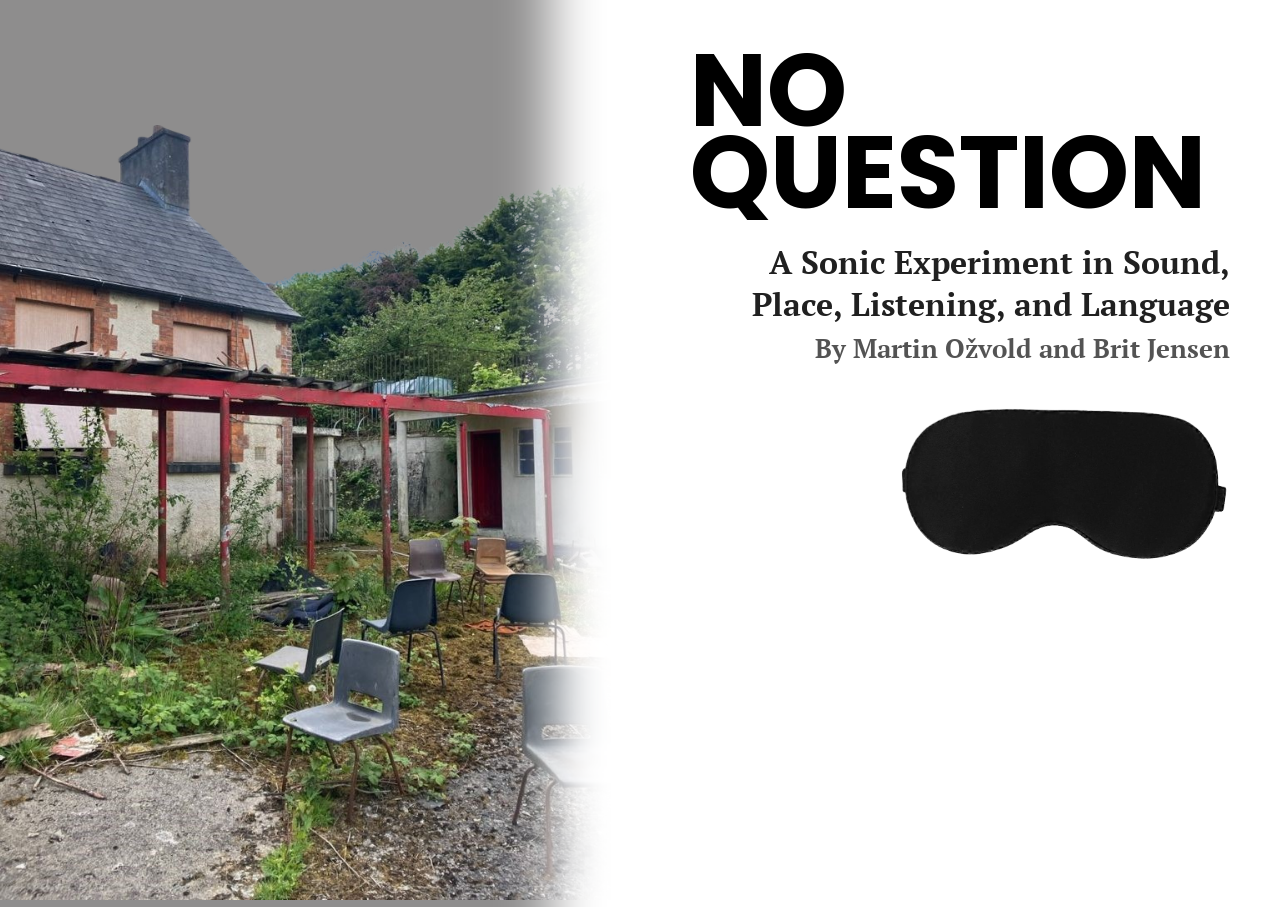
==== index.html @ 9dc8f594 "Add files via upload" ====
<!DOCTYPE html>
<html lang="en">
<head>
    <meta charset="UTF-8">
    <meta name="viewport" content="width=device-width, initial-scale=1.0">
    <link  rel="stylesheet" href="index.css"/>
    <link href="https://fonts.googleapis.com/css2?family=Poppins:ital,wght@0,100;0,200;0,300;0,400;0,500;0,600;0,700;0,800;0,900;1,100;1,200;1,300;1,400;1,500;1,600;1,700;1,800;1,900&display=swap" rel="stylesheet">
    <link href="https://fonts.googleapis.com/css2?family=PT+Serif:ital,wght@0,400;0,700;1,400;1,700&display=swap" rel="stylesheet">
    <title>N O &nbsp;&nbsp; Q U E S T I O N</title>
</head>
<body>
    
    <div id="left-half">
        <img src="dvorek-removebg.png" id="main-img">
    </div>






    <div id="right-half">

        <h1>NO QUESTION</h1>
        <h3>A Sonic Experiment in Sound, Place, Listening, and Language<br><span id="smaller-focus">By Martin Ožvold and Brit Jensen</span></h3>

        <div id="blindfold-menu">
            <img src="blindfold.png" id="blindfold-img">
            <a id="realisations-link" class="page-link" href="realisations.html">REALISATIONS</a>
            <a id="about-link" class="page-link" href="about.html">ABOUT</a>
            <a id="contact-link" class="page-link" href="contact.html">CONTACT</a>
        </div>
    </div>

    
</body>
<script src="script.js" defer></script>

</html>
---- index.css ----
* {
    margin: 0;
    padding: 0;
}

body {
    font-family: Poppins;
    background-color: rgb(142, 141, 141);
    display: flex;
    flex-direction: row;
    overflow: hidden;
}

#left-half {
    width: 50vw;
    height: 100vh;
    background-image: url("drops.jpg");
    background-size: cover;
}

#main-img {
    width: 100%;
    height: 100%;
    object-fit: cover; 
    margin: 0;
}

#right-half {
    width: 50vw;
    height: 100vh;
    display: flex;
    flex-direction: column;
    box-sizing: border-box;
    align-items: flex-end;
    gap: 3vh;
    padding: 50px;
    background-color: white;
    box-shadow: 0 0 50px 90px white;
}


h1 {
    font-size: 8vw;
    line-height: 80%;
}

h3 {
    font-size: 2.5vw;
    opacity: 87%;
    text-align: right;
    font-family: "PT Serif";
}


#smaller-focus {
    opacity: 77%;
    font-size: 2vw;
}


#blindfold-menu {
    width: 26vw;
    aspect-ratio: 4/2;
    display: grid;
    grid-template-columns: 50% 50%;
    grid-template-rows: 50% 50%;
    align-items: center;
    color: black;
}

#blindfold-img {
    width: 100%;
    height: 100%;
    grid-column-start: 1;
    grid-column-end: 3;
    grid-row-start: 1;
    grid-row-end: 3;
    transition: 2s opacity ease-out;
}



#realisations-link {
    grid-row-start: 1;
    grid-row-end: 2;
    grid-column-start: 1;
    grid-column-end: 3;
}

#about-link {
    grid-row-start: 2;
    grid-row-end: 3;
    grid-column-start: 1;
    grid-column-end: 2;
}

#contact-link {
    grid-row-start: 2; 
    grid-row-end: 3; 
    grid-column-start: 2;
    grid-column-end: 3;
}


.page-link {
    display: flex;
    align-items: center;
    justify-content: center;
    height: 30px;
    font-size: 1.3vw;
    letter-spacing: 20%;
    color: black;
    text-decoration: none;
    opacity: 0;
    transition: opacity 1s ease-in, color 0.5s linear;

    z-index: 1;
}

.page-link:hover {
    color: rgb(253, 252, 252);
}
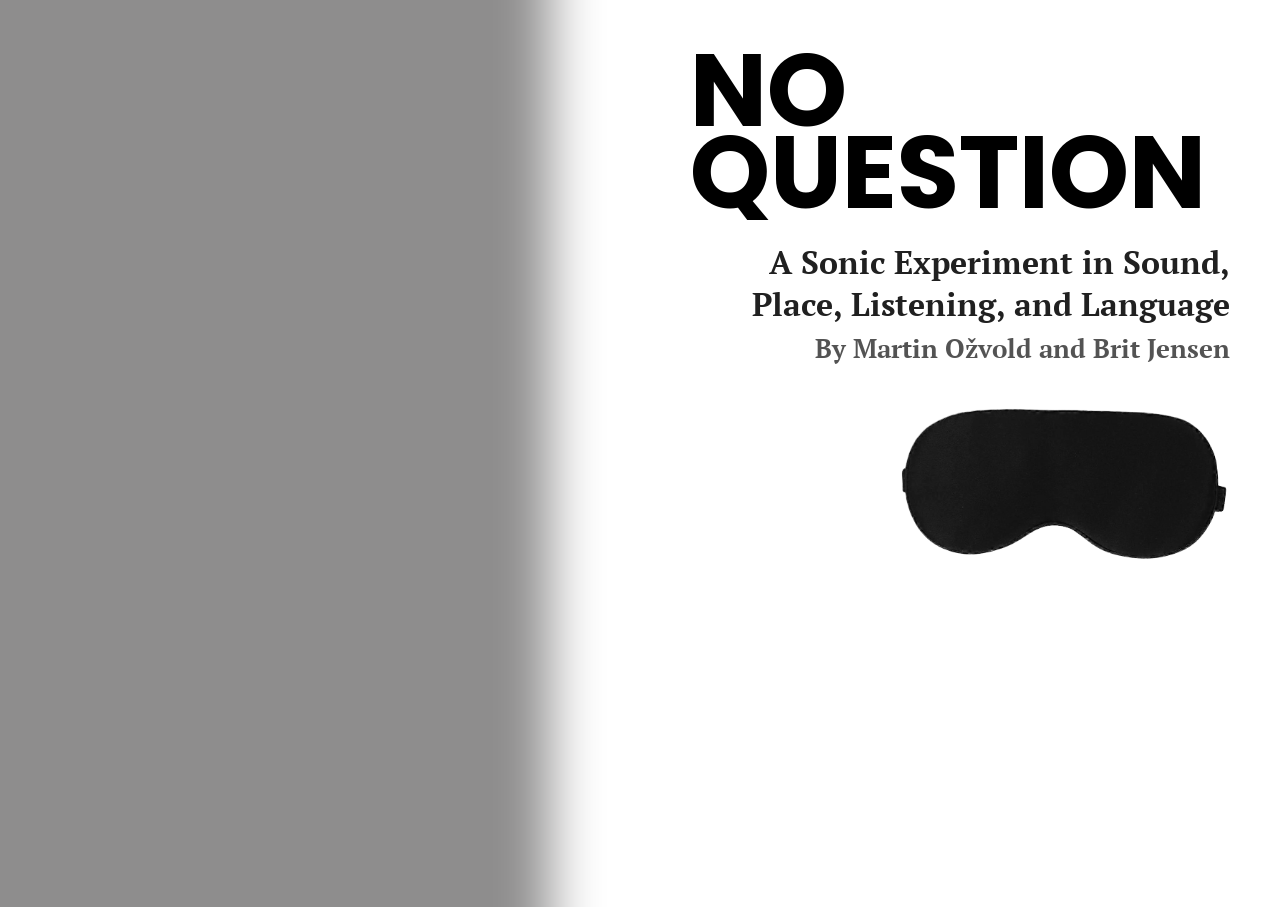
==== commit 1ddd970b: "Rename index to index.html" ====
--- a/index.html
+++ b/index.html
@@ -1,39 +1,43 @@
-<!DOCTYPE html>
-<html lang="en">
-<head>
-    <meta charset="UTF-8">
-    <meta name="viewport" content="width=device-width, initial-scale=1.0">
-    <link  rel="stylesheet" href="index.css"/>
-    <link href="https://fonts.googleapis.com/css2?family=Poppins:ital,wght@0,100;0,200;0,300;0,400;0,500;0,600;0,700;0,800;0,900;1,100;1,200;1,300;1,400;1,500;1,600;1,700;1,800;1,900&display=swap" rel="stylesheet">
-    <link href="https://fonts.googleapis.com/css2?family=PT+Serif:ital,wght@0,400;0,700;1,400;1,700&display=swap" rel="stylesheet">
-    <title>N O &nbsp;&nbsp; Q U E S T I O N</title>
-</head>
-<body>
-    
-    <div id="left-half">
-        <img src="dvorek-removebg.png" id="main-img">
-    </div>
-
-
-
-
-
-
-    <div id="right-half">
-
-        <h1>NO QUESTION</h1>
-        <h3>A Sonic Experiment in Sound, Place, Listening, and Language<br><span id="smaller-focus">By Martin Ožvold and Brit Jensen</span></h3>
-
-        <div id="blindfold-menu">
-            <img src="blindfold.png" id="blindfold-img">
-            <a id="realisations-link" class="page-link" href="realisations.html">REALISATIONS</a>
-            <a id="about-link" class="page-link" href="about.html">ABOUT</a>
-            <a id="contact-link" class="page-link" href="contact.html">CONTACT</a>
-        </div>
-    </div>
-
-    
-</body>
-<script src="script.js" defer></script>
-
-</html>+<!DOCTYPE html>
+<html lang="en">
+<head>
+    <meta charset="UTF-8">
+    <meta name="viewport" content="width=device-width, initial-scale=1.0">
+    <link  rel="stylesheet" href="index.css"/>
+    <link href="https://fonts.googleapis.com/css2?family=Poppins:ital,wght@0,100;0,200;0,300;0,400;0,500;0,600;0,700;0,800;0,900;1,100;1,200;1,300;1,400;1,500;1,600;1,700;1,800;1,900&display=swap" rel="stylesheet">
+    <link href="https://fonts.googleapis.com/css2?family=PT+Serif:ital,wght@0,400;0,700;1,400;1,700&display=swap" rel="stylesheet">
+    <title>N O &nbsp;&nbsp; Q U E S T I O N</title>
+</head>
+<body>
+    
+    <div id="left-half">
+        <!--<img src="dvorek-removebg.png" id="main-img">-->
+
+        <video id="main-img" autoplay muted loop>
+            <source src="video.mp4" type="video/mp4">
+        </video>
+    </div>
+
+
+
+
+
+
+    <div id="right-half">
+
+        <h1>NO QUESTION</h1>
+        <h3>A Sonic Experiment in Sound, Place, Listening, and Language<br><span id="smaller-focus">By Martin Ožvold and Brit Jensen</span></h3>
+
+        <div id="blindfold-menu">
+            <img src="blindfold.png" id="blindfold-img">
+            <a id="realisations-link" class="page-link" href="realisations.html">REALISATIONS</a>
+            <a id="about-link" class="page-link" href="about.html">ABOUT</a>
+            <a id="contact-link" class="page-link" href="contact.html">CONTACT</a>
+        </div>
+    </div>
+
+    
+</body>
+<script src="script.js" defer></script>
+
+</html>
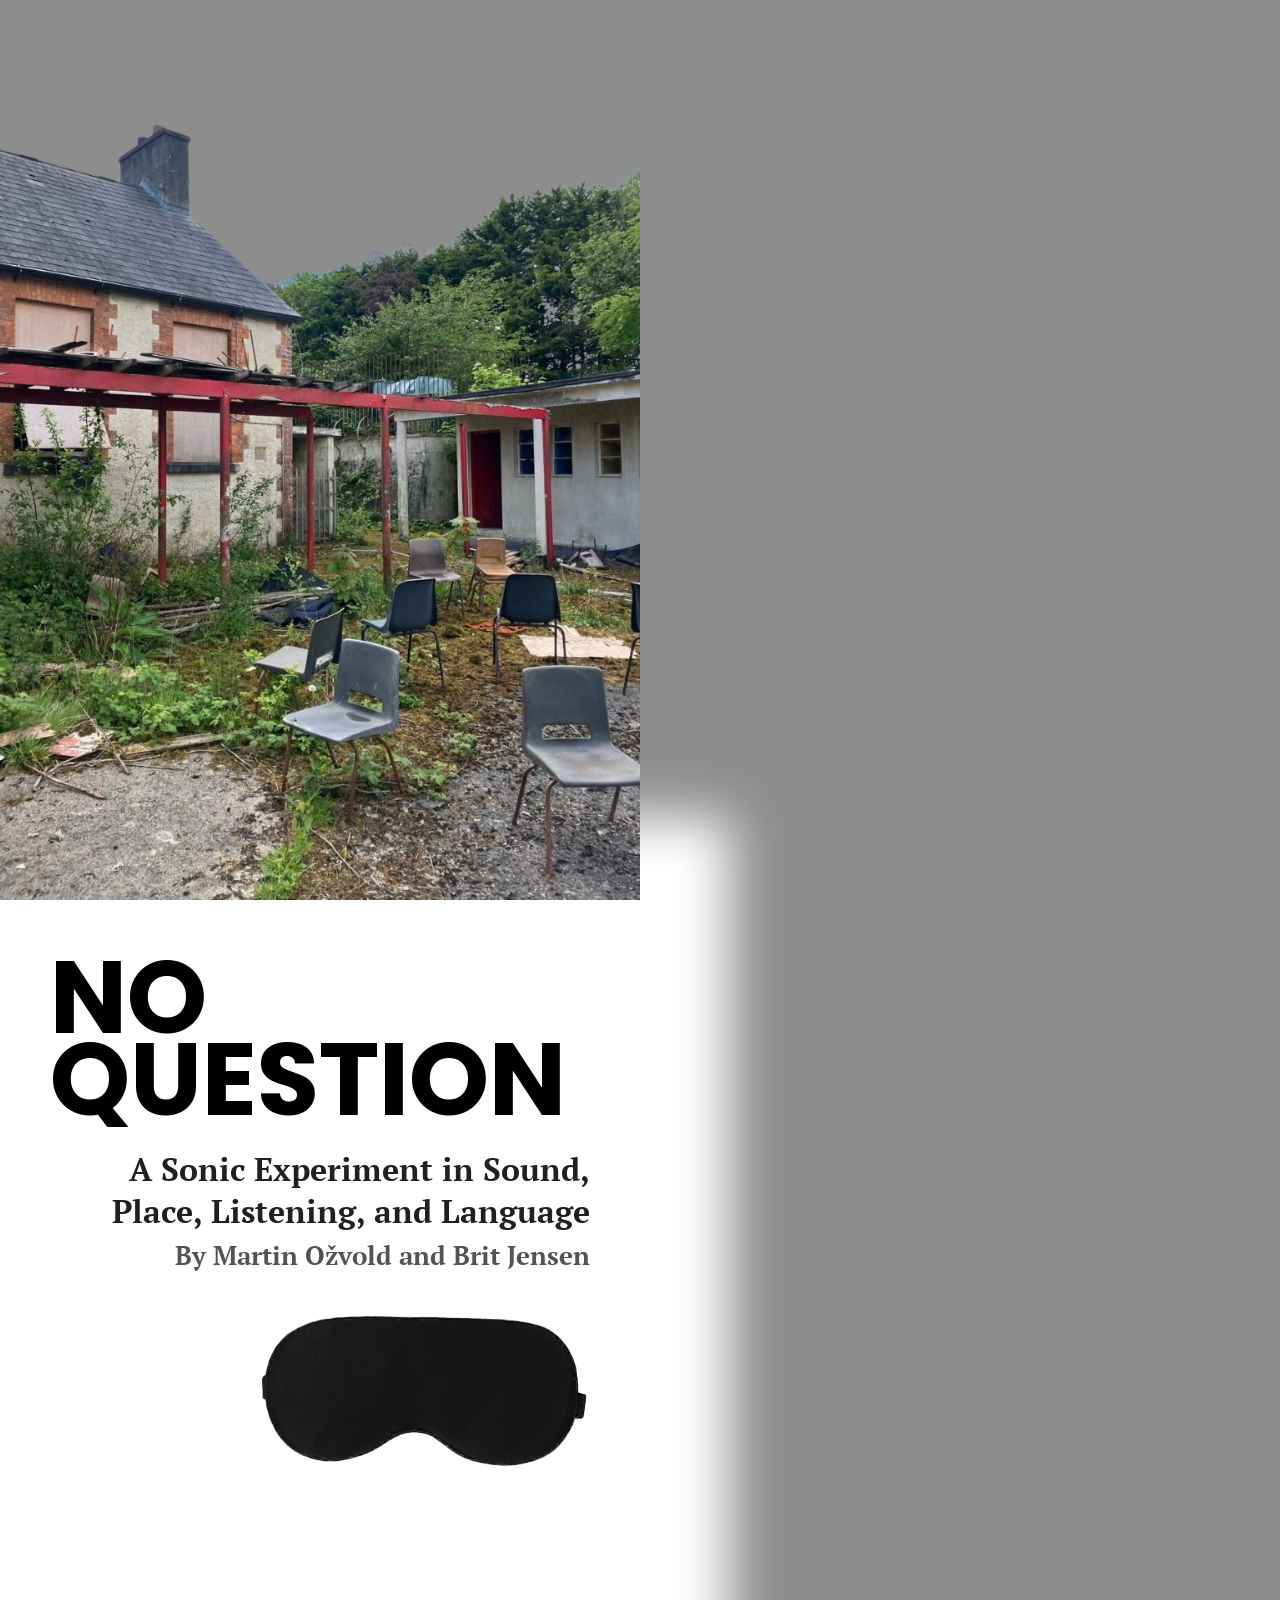
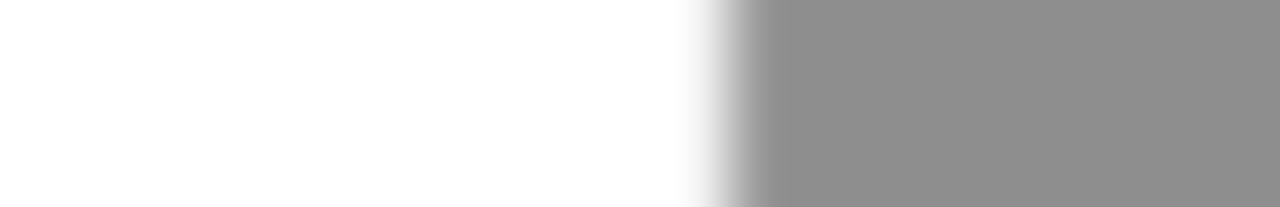
==== commit bf32aeeb: "Update index.html" ====
--- a/index.html
+++ b/index.html
@@ -11,11 +11,9 @@
 <body>
     
     <div id="left-half">
-        <!--<img src="dvorek-removebg.png" id="main-img">-->
+        <img src="dvorek-removebg.png" id="main-img"
 
-        <video id="main-img" autoplay muted loop>
-            <source src="video.mp4" type="video/mp4">
-        </video>
+
     </div>
 
 
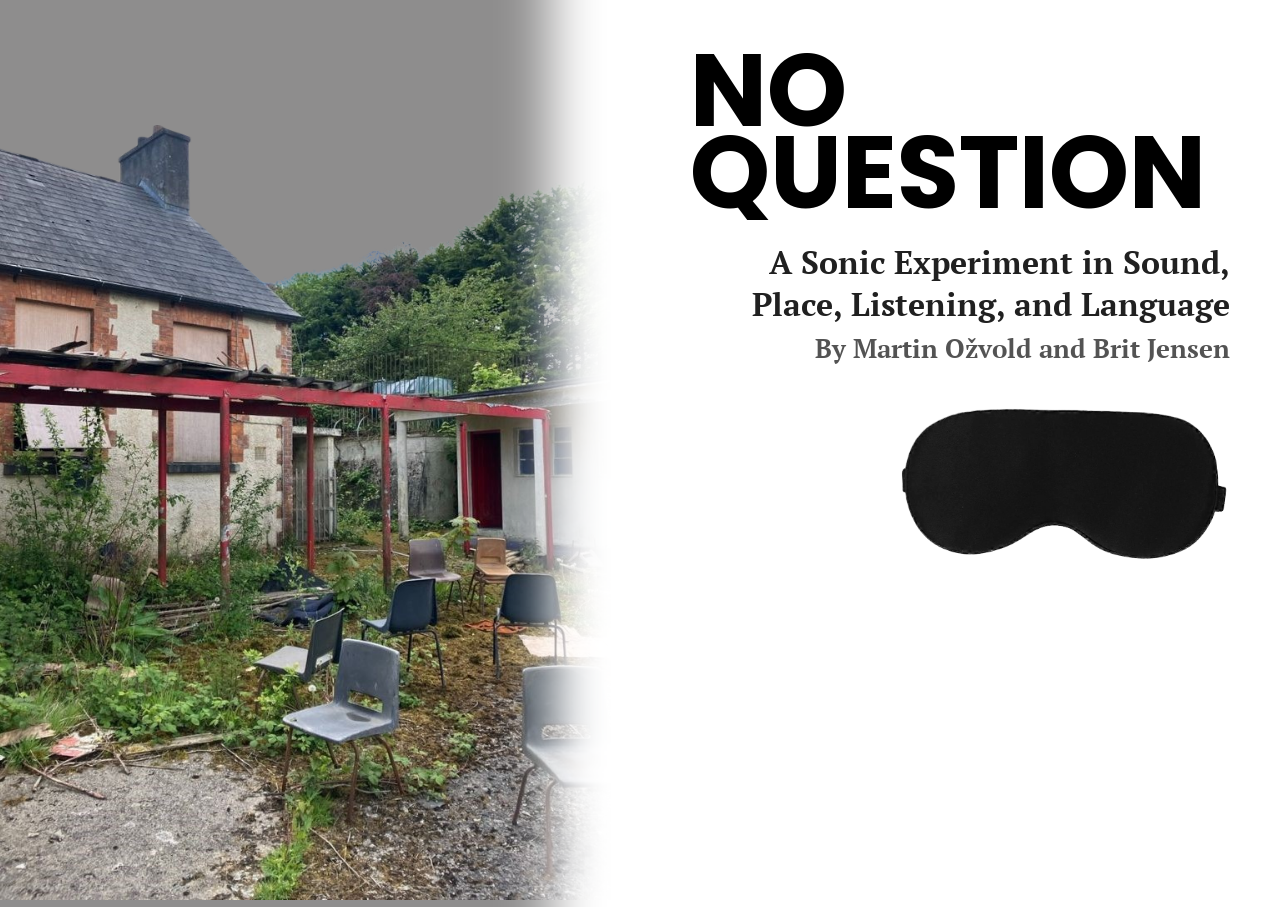
==== commit e86b72f6: "Fix img tag syntax in index.html" ====
--- a/index.html
+++ b/index.html
@@ -11,9 +11,7 @@
 <body>
     
     <div id="left-half">
-        <img src="dvorek-removebg.png" id="main-img"
-
-
+        <img src="dvorek-removebg.png" id="main-img">
     </div>
 
 
